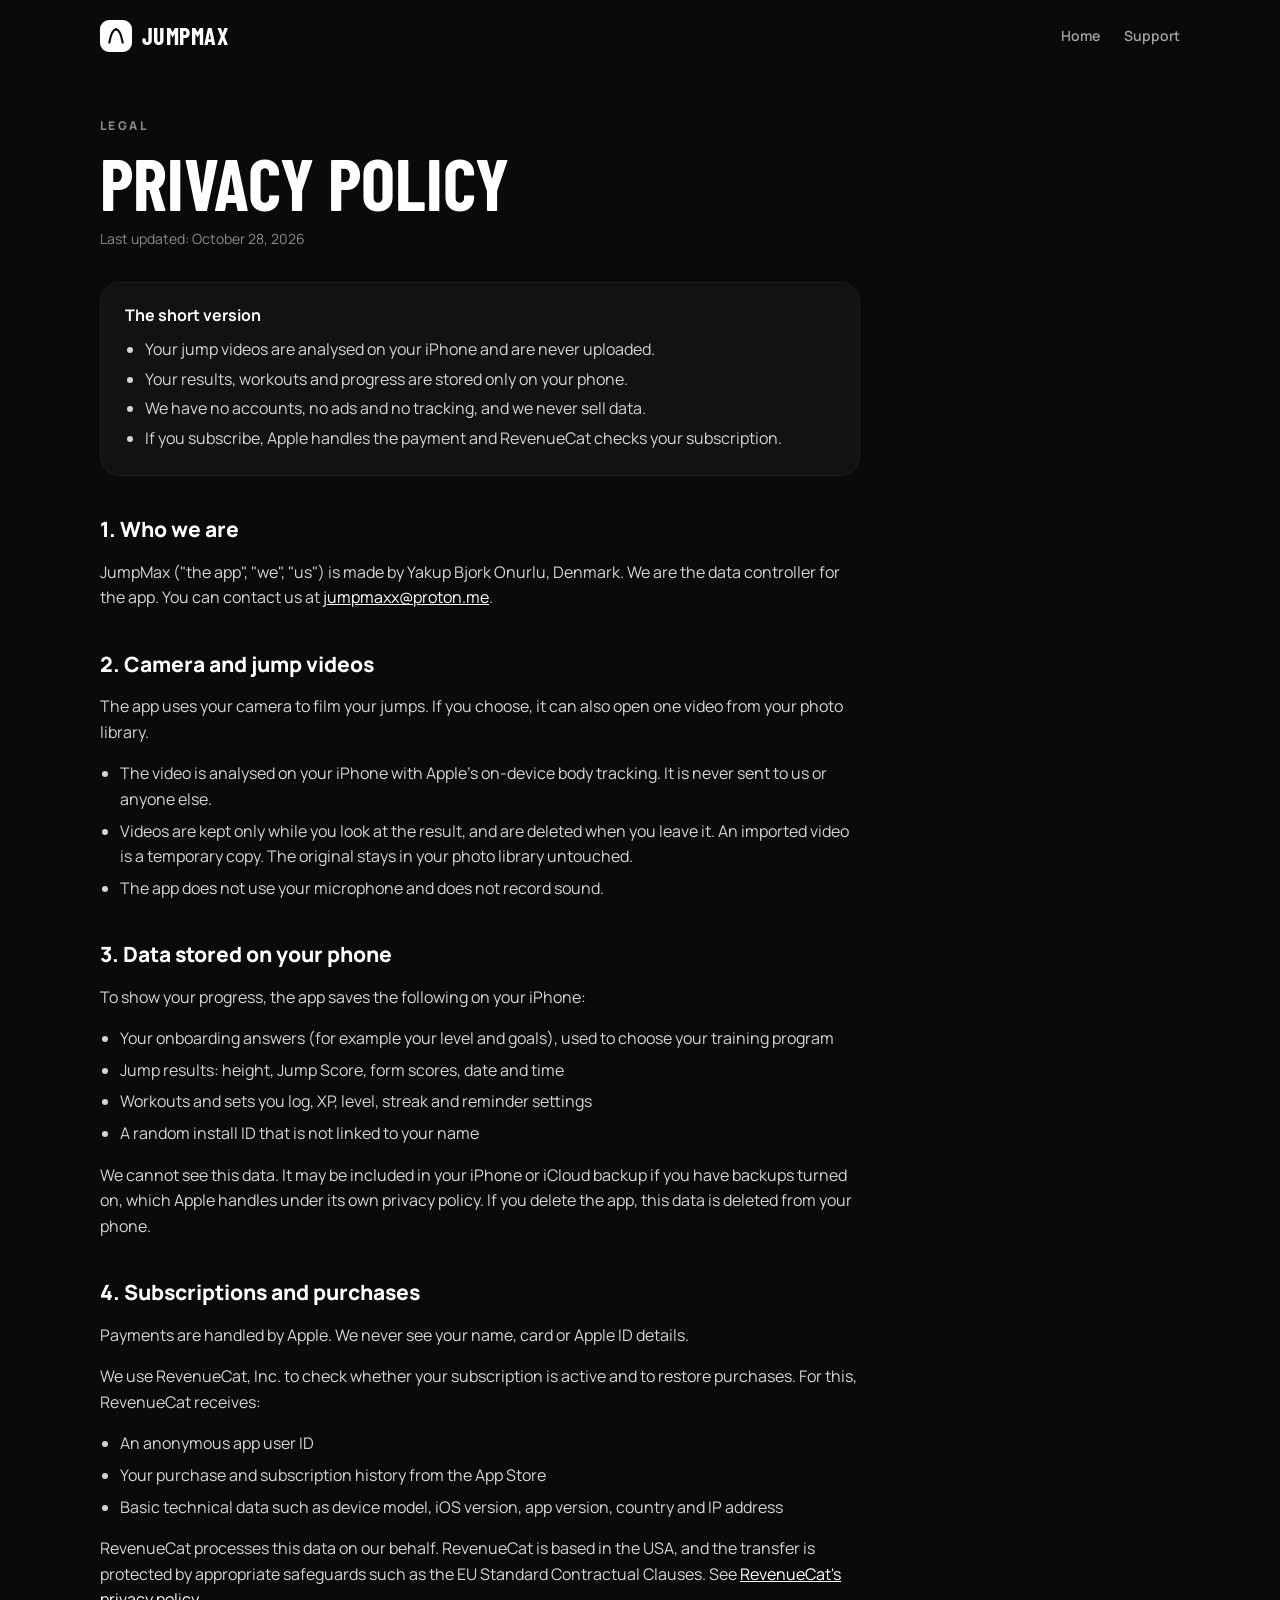
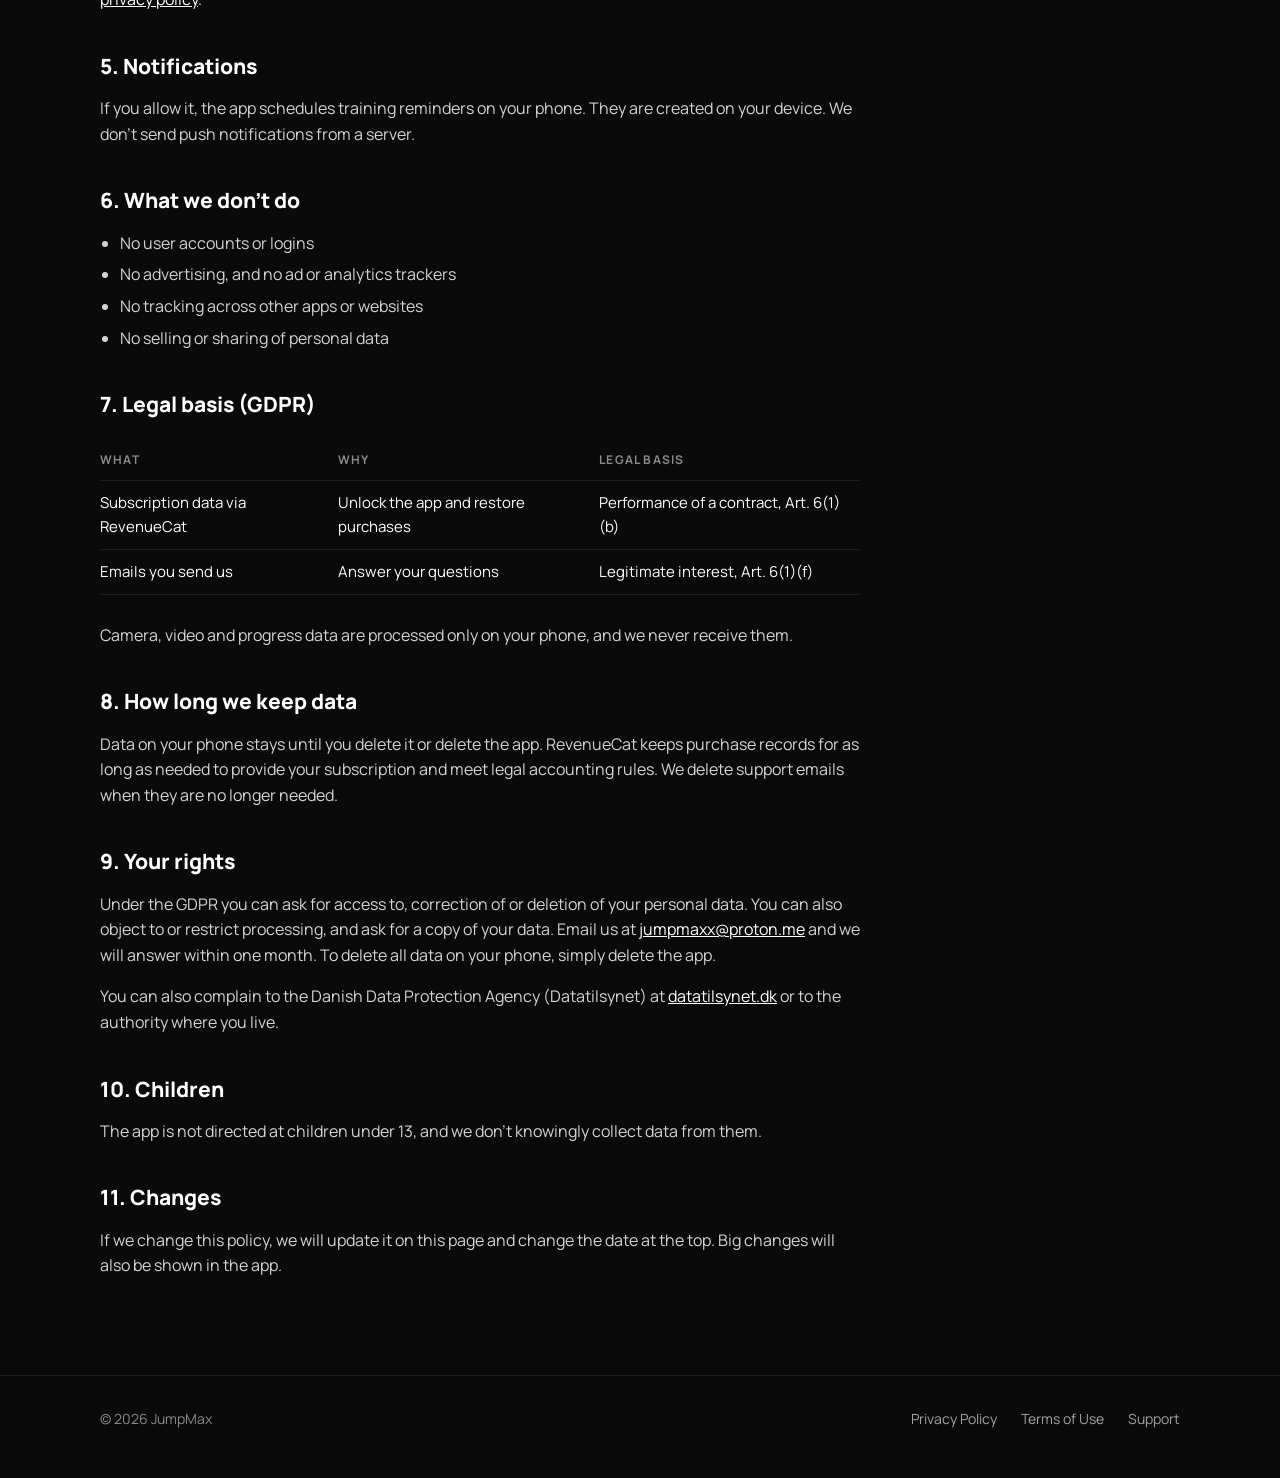
==== privacy.html @ 86cf845d "Publish the JumpMax static site. Co-authored-by: Cursor <cursoragent@cursor.com>" ====
<!doctype html>
<html lang="en">
<head>
<meta charset="utf-8">
<meta name="viewport" content="width=device-width, initial-scale=1">
<title>Privacy Policy – JumpMax</title>
<meta name="description" content="How JumpMax handles your data. Jump videos are analysed on your iPhone and never uploaded.">
<link rel="preconnect" href="https://fonts.googleapis.com">
<link rel="preconnect" href="https://fonts.gstatic.com" crossorigin>
<link href="https://fonts.googleapis.com/css2?family=Barlow+Condensed:wght@600;700&family=Manrope:wght@400;500;600;700;800&display=swap" rel="stylesheet">
<link rel="stylesheet" href="style.css">
</head>
<body>

<header class="wrap nav">
  <a class="brand" href="index.html" aria-label="JumpMax home">
    <span class="brand-mark"><svg width="20" height="20" viewBox="0 0 24 24" fill="none" stroke="#0A0A0A" stroke-width="2.6" stroke-linecap="round" aria-hidden="true"><path d="M4 20C6 9 9 4 12 4s6 5 8 16"/><circle cx="12" cy="4" r="1.6" fill="#0A0A0A" stroke="none"/></svg></span>
    JumpMax
  </a>
  <nav class="nav-links" aria-label="Main">
    <a href="index.html">Home</a>
    <a href="support.html">Support</a>
  </nav>
</header>

<main class="wrap">
  <article class="doc">
    <span class="eyebrow">Legal</span>
    <h1>Privacy Policy</h1>
    <p class="updated">Last updated: October 28, 2026</p>

    <div class="summary">
      <strong>The short version</strong>
      <ul>
        <li>Your jump videos are analysed on your iPhone and are never uploaded.</li>
        <li>Your results, workouts and progress are stored only on your phone.</li>
        <li>We have no accounts, no ads and no tracking, and we never sell data.</li>
        <li>If you subscribe, Apple handles the payment and RevenueCat checks your subscription.</li>
      </ul>
    </div>

    <h2>1. Who we are</h2>
    <p>JumpMax ("the app", "we", "us") is made by Yakup Bjork Onurlu, Denmark. We are the data controller for the app. You can contact us at <a href="mailto:jumpmaxx@proton.me">jumpmaxx@proton.me</a>.</p>

    <h2>2. Camera and jump videos</h2>
    <p>The app uses your camera to film your jumps. If you choose, it can also open one video from your photo library.</p>
    <ul>
      <li>The video is analysed on your iPhone with Apple's on-device body tracking. It is never sent to us or anyone else.</li>
      <li>Videos are kept only while you look at the result, and are deleted when you leave it. An imported video is a temporary copy. The original stays in your photo library untouched.</li>
      <li>The app does not use your microphone and does not record sound.</li>
    </ul>

    <h2>3. Data stored on your phone</h2>
    <p>To show your progress, the app saves the following on your iPhone:</p>
    <ul>
      <li>Your onboarding answers (for example your level and goals), used to choose your training program</li>
      <li>Jump results: height, Jump Score, form scores, date and time</li>
      <li>Workouts and sets you log, XP, level, streak and reminder settings</li>
      <li>A random install ID that is not linked to your name</li>
    </ul>
    <p>We cannot see this data. It may be included in your iPhone or iCloud backup if you have backups turned on, which Apple handles under its own privacy policy. If you delete the app, this data is deleted from your phone.</p>

    <h2>4. Subscriptions and purchases</h2>
    <p>Payments are handled by Apple. We never see your name, card or Apple ID details.</p>
    <p>We use RevenueCat, Inc. to check whether your subscription is active and to restore purchases. For this, RevenueCat receives:</p>
    <ul>
      <li>An anonymous app user ID</li>
      <li>Your purchase and subscription history from the App Store</li>
      <li>Basic technical data such as device model, iOS version, app version, country and IP address</li>
    </ul>
    <p>RevenueCat processes this data on our behalf. RevenueCat is based in the USA, and the transfer is protected by appropriate safeguards such as the EU Standard Contractual Clauses. See <a href="https://www.revenuecat.com/privacy">RevenueCat's privacy policy</a>.</p>

    <h2>5. Notifications</h2>
    <p>If you allow it, the app schedules training reminders on your phone. They are created on your device. We don't send push notifications from a server.</p>

    <h2>6. What we don't do</h2>
    <ul>
      <li>No user accounts or logins</li>
      <li>No advertising, and no ad or analytics trackers</li>
      <li>No tracking across other apps or websites</li>
      <li>No selling or sharing of personal data</li>
    </ul>

    <h2>7. Legal basis (GDPR)</h2>
    <div class="table-scroll">
      <table>
        <thead><tr><th>What</th><th>Why</th><th>Legal basis</th></tr></thead>
        <tbody>
          <tr><td>Subscription data via RevenueCat</td><td>Unlock the app and restore purchases</td><td>Performance of a contract, Art. 6(1)(b)</td></tr>
          <tr><td>Emails you send us</td><td>Answer your questions</td><td>Legitimate interest, Art. 6(1)(f)</td></tr>
        </tbody>
      </table>
    </div>
    <p>Camera, video and progress data are processed only on your phone, and we never receive them.</p>

    <h2>8. How long we keep data</h2>
    <p>Data on your phone stays until you delete it or delete the app. RevenueCat keeps purchase records for as long as needed to provide your subscription and meet legal accounting rules. We delete support emails when they are no longer needed.</p>

    <h2>9. Your rights</h2>
    <p>Under the GDPR you can ask for access to, correction of or deletion of your personal data. You can also object to or restrict processing, and ask for a copy of your data. Email us at <a href="mailto:jumpmaxx@proton.me">jumpmaxx@proton.me</a> and we will answer within one month. To delete all data on your phone, simply delete the app.</p>
    <p>You can also complain to the Danish Data Protection Agency (Datatilsynet) at <a href="https://www.datatilsynet.dk">datatilsynet.dk</a> or to the authority where you live.</p>

    <h2>10. Children</h2>
    <p>The app is not directed at children under 13, and we don't knowingly collect data from them.</p>

    <h2>11. Changes</h2>
    <p>If we change this policy, we will update it on this page and change the date at the top. Big changes will also be shown in the app.</p>
  </article>
</main>

<footer>
  <div class="wrap">
    <div class="foot">
      <span>© 2026 JumpMax</span>
      <nav aria-label="Footer">
        <a href="privacy.html">Privacy Policy</a>
        <a href="https://www.apple.com/legal/internet-services/itunes/dev/stdeula/">Terms of Use</a>
        <a href="support.html">Support</a>
      </nav>
    </div>
  </div>
</footer>

</body>
</html>
---- style.css ----
:root {
  --bg: #0A0A0A;
  --card: #121212;
  --line: #1F1F1F;
  --text: #FFFFFF;
  --muted: #A3A3A3;
  --dim: #8A8A8A;
  --display: 'Barlow Condensed', sans-serif;
  --body: 'Manrope', sans-serif;
}
* { box-sizing: border-box; }
html { -webkit-text-size-adjust: 100%; }
body { margin: 0; background: var(--bg); color: var(--text); font-family: var(--body); line-height: 1.6; }
a { color: var(--text); }
a:hover { color: #D4D4D4; }
img, svg { display: block; max-width: 100%; }
.wrap { max-width: 1120px; margin: 0 auto; padding: 0 20px; }

/* nav */
.nav { display: flex; align-items: center; justify-content: space-between; height: 72px; }
.brand { display: flex; align-items: center; gap: 10px; text-decoration: none; font-family: var(--display); font-weight: 700; font-size: 24px; letter-spacing: 0.02em; text-transform: uppercase; }
.brand-mark { width: 32px; height: 32px; border-radius: 9px; background: #FFFFFF; display: flex; align-items: center; justify-content: center; }
.nav-links { display: flex; gap: 24px; font-size: 14px; font-weight: 600; }
.nav-links a { color: var(--muted); text-decoration: none; }
.nav-links a:hover { color: var(--text); }

/* buttons */
.btn { display: inline-flex; align-items: center; gap: 10px; height: 56px; padding: 0 24px; border-radius: 16px; background: #FFFFFF; color: #0A0A0A; font-weight: 800; font-size: 16px; text-decoration: none; }
.btn:hover { color: #0A0A0A; background: #E5E5E5; }
.btn small { display: block; font-size: 11px; font-weight: 700; color: #525252; line-height: 1.1; }
.btn span { line-height: 1.15; }
.btn-ghost { background: transparent; color: var(--text); border: 1px solid #333333; }
.btn-ghost:hover { background: #161616; color: var(--text); }

/* hero */
.hero { display: grid; grid-template-columns: 1.1fr 0.9fr; gap: 48px; align-items: center; padding: 56px 0 88px; }
.eyebrow { font-size: 12px; font-weight: 800; letter-spacing: 0.2em; color: var(--dim); text-transform: uppercase; }
h1, h2, h3 { font-family: var(--display); font-weight: 700; text-transform: uppercase; line-height: 0.95; margin: 0; }
.hero h1 { font-size: clamp(56px, 8vw, 104px); margin: 14px 0 20px; }
.lead { font-size: 19px; color: #D4D4D4; max-width: 30em; margin: 0 0 32px; }
.cta { display: flex; flex-wrap: wrap; gap: 12px; }
.note { margin-top: 14px; font-size: 13px; color: var(--dim); }

.phone { width: 300px; max-width: 100%; margin: 0 auto; aspect-ratio: 390 / 844; border-radius: 44px; border: 10px solid #1C1C1C; background: #050505; position: relative; overflow: hidden; box-shadow: 0 0 0 1px #2A2A2A; }
.phone svg { width: 100%; height: 100%; }

/* sections */
section { padding: 72px 0; border-top: 1px solid var(--line); }
.section-head { max-width: 640px; margin-bottom: 40px; }
.section-head h2 { font-size: clamp(40px, 5vw, 64px); margin-top: 10px; }
.section-head p { color: var(--muted); font-size: 17px; margin: 14px 0 0; }

.steps { display: grid; grid-template-columns: repeat(3, minmax(0, 1fr)); gap: 16px; }
.step { background: var(--card); border: 1px solid var(--line); border-radius: 22px; padding: 24px; }
.step-num { font-family: var(--display); font-size: 56px; font-weight: 700; line-height: 1; color: #3A3A3A; }
.step h3 { font-size: 30px; margin: 12px 0 8px; }
.step p { margin: 0; color: var(--muted); }

.features { display: grid; grid-template-columns: repeat(2, minmax(0, 1fr)); gap: 16px; }
.feature { background: var(--card); border: 1px solid var(--line); border-radius: 22px; padding: 24px; display: flex; gap: 16px; }
.feature-icon { flex: none; width: 44px; height: 44px; border-radius: 12px; background: #1E1E1E; display: flex; align-items: center; justify-content: center; }
.feature h3 { font-family: var(--body); text-transform: none; font-size: 18px; font-weight: 800; line-height: 1.3; margin: 0 0 4px; }
.feature p { margin: 0; color: var(--muted); font-size: 15px; }

.privacy-band { display: grid; grid-template-columns: auto 1fr; gap: 28px; align-items: center; background: #FFFFFF; color: #0A0A0A; border-radius: 28px; padding: 36px; }
.privacy-band h2 { font-size: clamp(34px, 4.4vw, 52px); }
.privacy-band p { margin: 10px 0 0; color: #404040; font-size: 17px; max-width: 40em; }
.privacy-band a { color: #0A0A0A; font-weight: 700; }

.faq { max-width: 760px; }
.faq details { border-bottom: 1px solid var(--line); padding: 4px 0; }
.faq summary { cursor: pointer; list-style: none; display: flex; justify-content: space-between; align-items: center; gap: 16px; min-height: 60px; font-weight: 700; font-size: 17px; }
.faq summary::-webkit-details-marker { display: none; }
.faq summary::after { content: '+'; font-size: 24px; font-weight: 500; color: var(--muted); }
.faq details[open] summary::after { content: '–'; }
.faq details p { margin: 0 0 20px; color: var(--muted); }

.final { text-align: center; padding: 96px 0; }
.final h2 { font-size: clamp(48px, 7vw, 88px); margin-bottom: 28px; }
.final .cta { justify-content: center; }

footer { border-top: 1px solid var(--line); padding: 32px 0 48px; font-size: 14px; color: var(--dim); }
.foot { display: flex; flex-wrap: wrap; gap: 16px 32px; justify-content: space-between; }
.foot nav { display: flex; gap: 24px; }
.foot nav a { color: var(--muted); text-decoration: none; }
.foot nav a:hover { color: var(--text); }
.disclaimer { margin-top: 16px; max-width: 760px; font-size: 13px; line-height: 1.5; }

/* legal pages */
.doc { max-width: 760px; padding: 40px 0 80px; }
.doc h1 { font-size: clamp(48px, 7vw, 72px); margin: 10px 0 12px; }
.doc .updated { color: var(--dim); font-size: 14px; margin: 0 0 32px; }
.doc .summary { background: var(--card); border: 1px solid var(--line); border-radius: 20px; padding: 20px 24px; margin-bottom: 40px; }
.doc .summary ul { margin: 8px 0 0; padding-left: 20px; }
.doc .summary li { margin: 4px 0; }
.doc h2 { font-family: var(--body); text-transform: none; font-size: 21px; font-weight: 800; line-height: 1.3; margin: 40px 0 10px; }
.doc p, .doc li { color: #D4D4D4; }
.doc ul { padding-left: 20px; }
.doc li { margin: 6px 0; }
.doc table { width: 100%; border-collapse: collapse; margin: 12px 0; font-size: 15px; }
.doc th, .doc td { text-align: left; vertical-align: top; padding: 10px 12px 10px 0; border-bottom: 1px solid var(--line); }
.doc th { color: var(--dim); font-size: 12px; letter-spacing: 0.1em; text-transform: uppercase; }
.table-scroll { overflow-x: auto; }
.contact-card { background: #FFFFFF; color: #0A0A0A; border-radius: 22px; padding: 24px; margin: 24px 0 8px; }
.contact-card p { color: #404040; margin: 4px 0 16px; }
.contact-card a.btn { background: #0A0A0A; color: #FFFFFF; }

@media (max-width: 860px) {
  .hero { grid-template-columns: 1fr; padding-top: 24px; gap: 40px; }
  .steps, .features { grid-template-columns: 1fr; }
  .privacy-band { grid-template-columns: 1fr; padding: 28px; }
  .nav-links { display: none; }
  section { padding: 56px 0; }
}
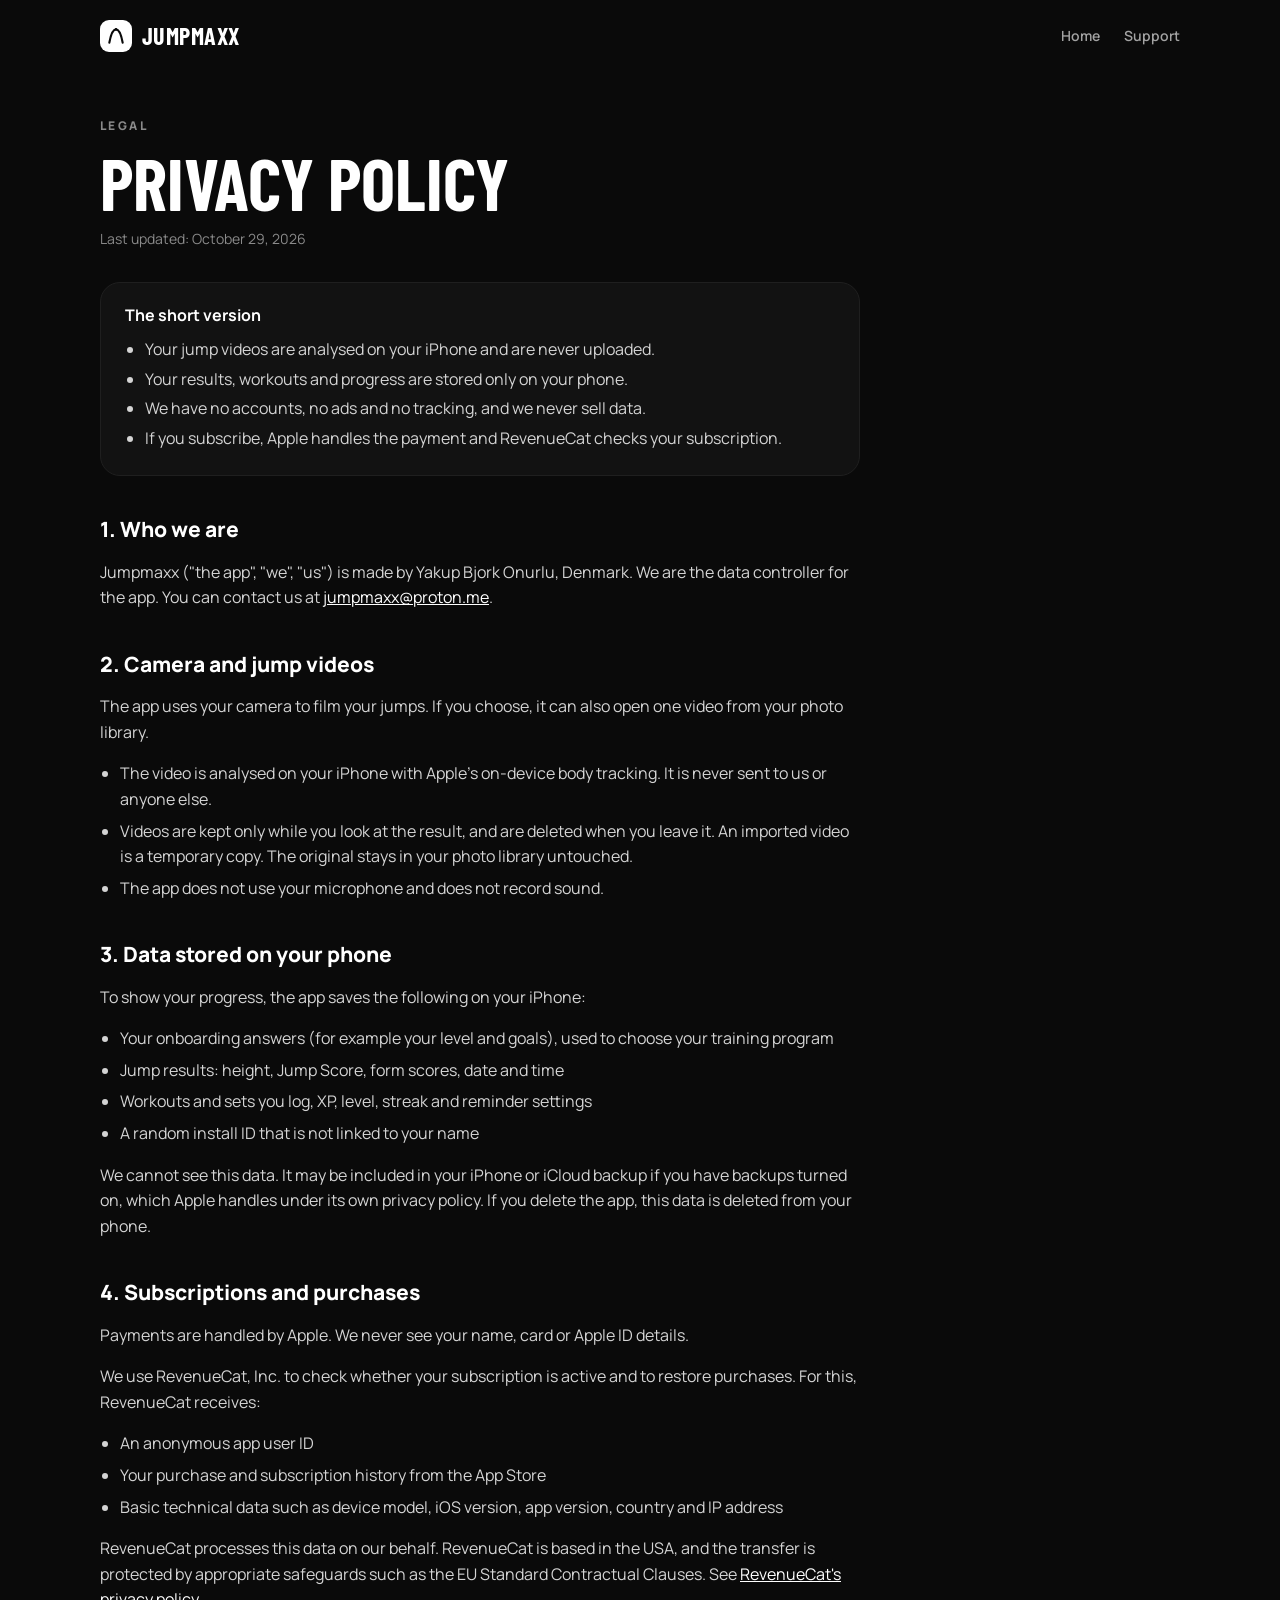
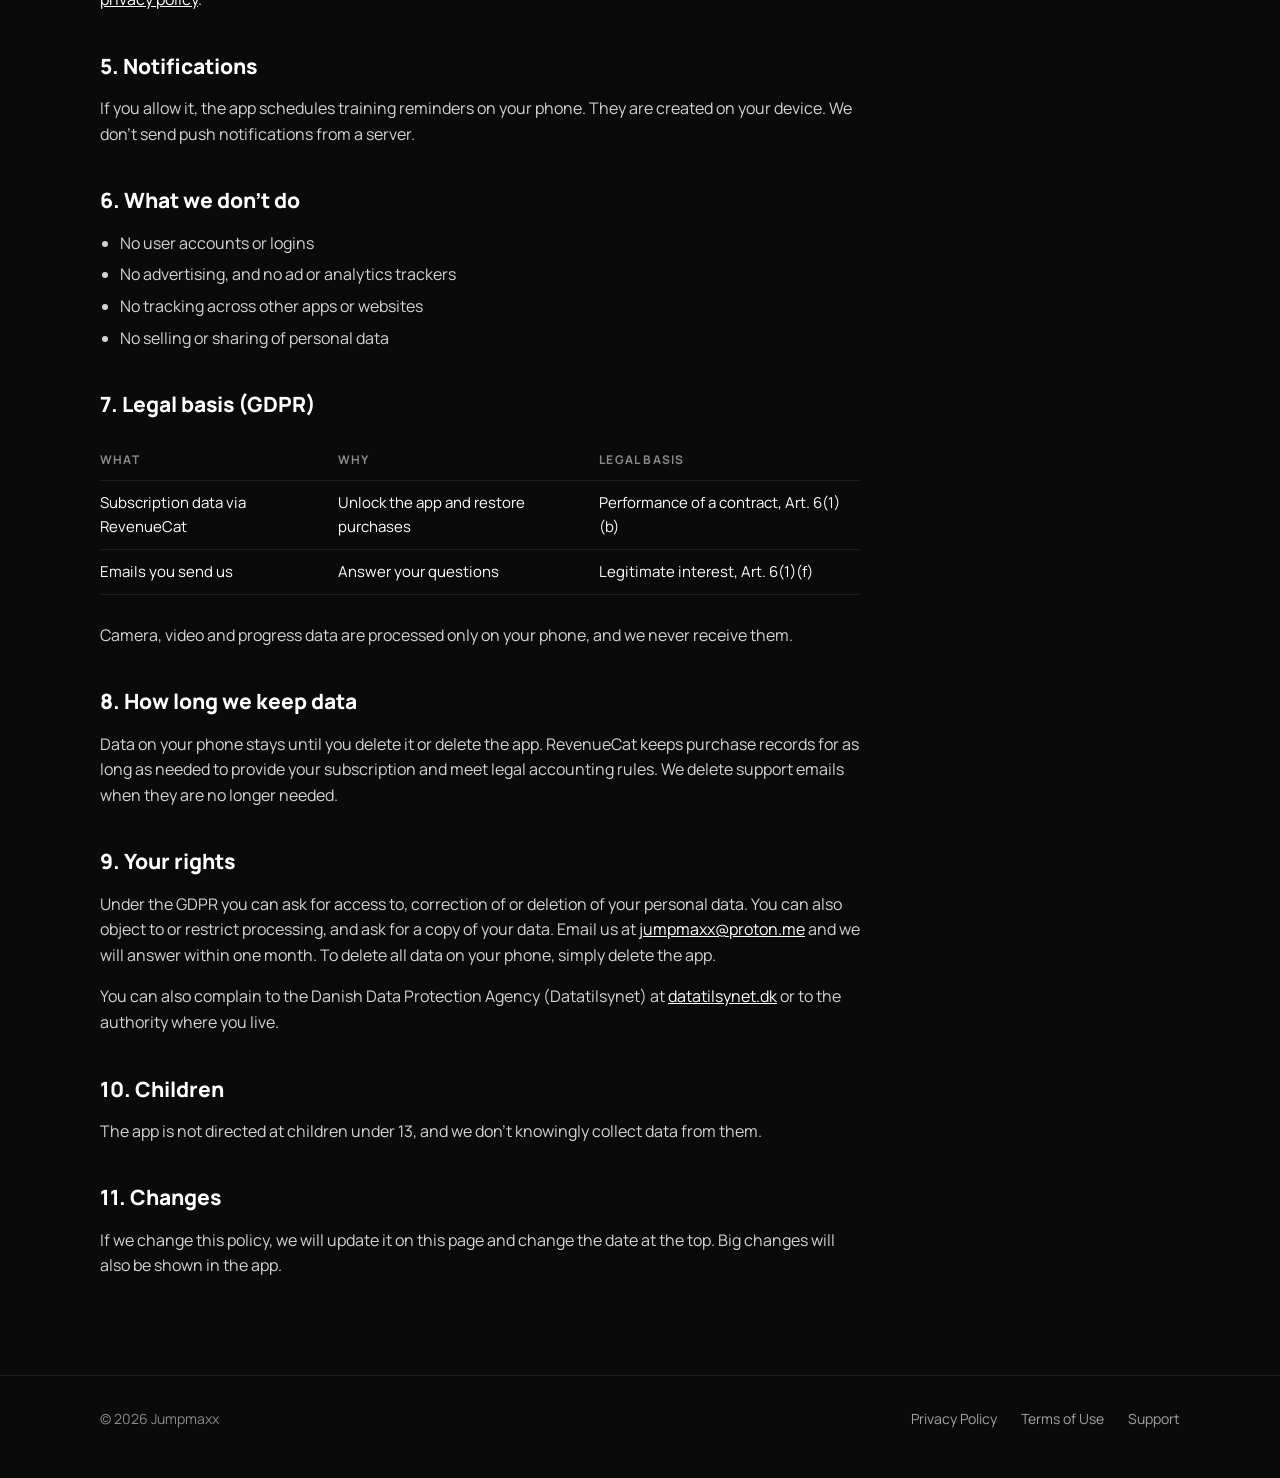
==== commit 249273e3: "Use the app name Jumpmaxx on the public site. The extra x now matches the App Store name everywhere " ====
--- a/privacy.html
+++ b/privacy.html
@@ -3,8 +3,8 @@
 <head>
 <meta charset="utf-8">
 <meta name="viewport" content="width=device-width, initial-scale=1">
-<title>Privacy Policy – JumpMax</title>
-<meta name="description" content="How JumpMax handles your data. Jump videos are analysed on your iPhone and never uploaded.">
+<title>Privacy Policy – Jumpmaxx</title>
+<meta name="description" content="How Jumpmaxx handles your data. Jump videos are analysed on your iPhone and never uploaded.">
 <link rel="preconnect" href="https://fonts.googleapis.com">
 <link rel="preconnect" href="https://fonts.gstatic.com" crossorigin>
 <link href="https://fonts.googleapis.com/css2?family=Barlow+Condensed:wght@600;700&family=Manrope:wght@400;500;600;700;800&display=swap" rel="stylesheet">
@@ -13,9 +13,9 @@
 <body>
 
 <header class="wrap nav">
-  <a class="brand" href="index.html" aria-label="JumpMax home">
+  <a class="brand" href="index.html" aria-label="Jumpmaxx home">
     <span class="brand-mark"><svg width="20" height="20" viewBox="0 0 24 24" fill="none" stroke="#0A0A0A" stroke-width="2.6" stroke-linecap="round" aria-hidden="true"><path d="M4 20C6 9 9 4 12 4s6 5 8 16"/><circle cx="12" cy="4" r="1.6" fill="#0A0A0A" stroke="none"/></svg></span>
-    JumpMax
+    Jumpmaxx
   </a>
   <nav class="nav-links" aria-label="Main">
     <a href="index.html">Home</a>
@@ -27,7 +27,7 @@
   <article class="doc">
     <span class="eyebrow">Legal</span>
     <h1>Privacy Policy</h1>
-    <p class="updated">Last updated: October 28, 2026</p>
+    <p class="updated">Last updated: October 29, 2026</p>
 
     <div class="summary">
       <strong>The short version</strong>
@@ -40,7 +40,7 @@
     </div>
 
     <h2>1. Who we are</h2>
-    <p>JumpMax ("the app", "we", "us") is made by Yakup Bjork Onurlu, Denmark. We are the data controller for the app. You can contact us at <a href="mailto:jumpmaxx@proton.me">jumpmaxx@proton.me</a>.</p>
+    <p>Jumpmaxx ("the app", "we", "us") is made by Yakup Bjork Onurlu, Denmark. We are the data controller for the app. You can contact us at <a href="mailto:jumpmaxx@proton.me">jumpmaxx@proton.me</a>.</p>
 
     <h2>2. Camera and jump videos</h2>
     <p>The app uses your camera to film your jumps. If you choose, it can also open one video from your photo library.</p>
@@ -111,7 +111,7 @@
 <footer>
   <div class="wrap">
     <div class="foot">
-      <span>© 2026 JumpMax</span>
+      <span>© 2026 Jumpmaxx</span>
       <nav aria-label="Footer">
         <a href="privacy.html">Privacy Policy</a>
         <a href="https://www.apple.com/legal/internet-services/itunes/dev/stdeula/">Terms of Use</a>
